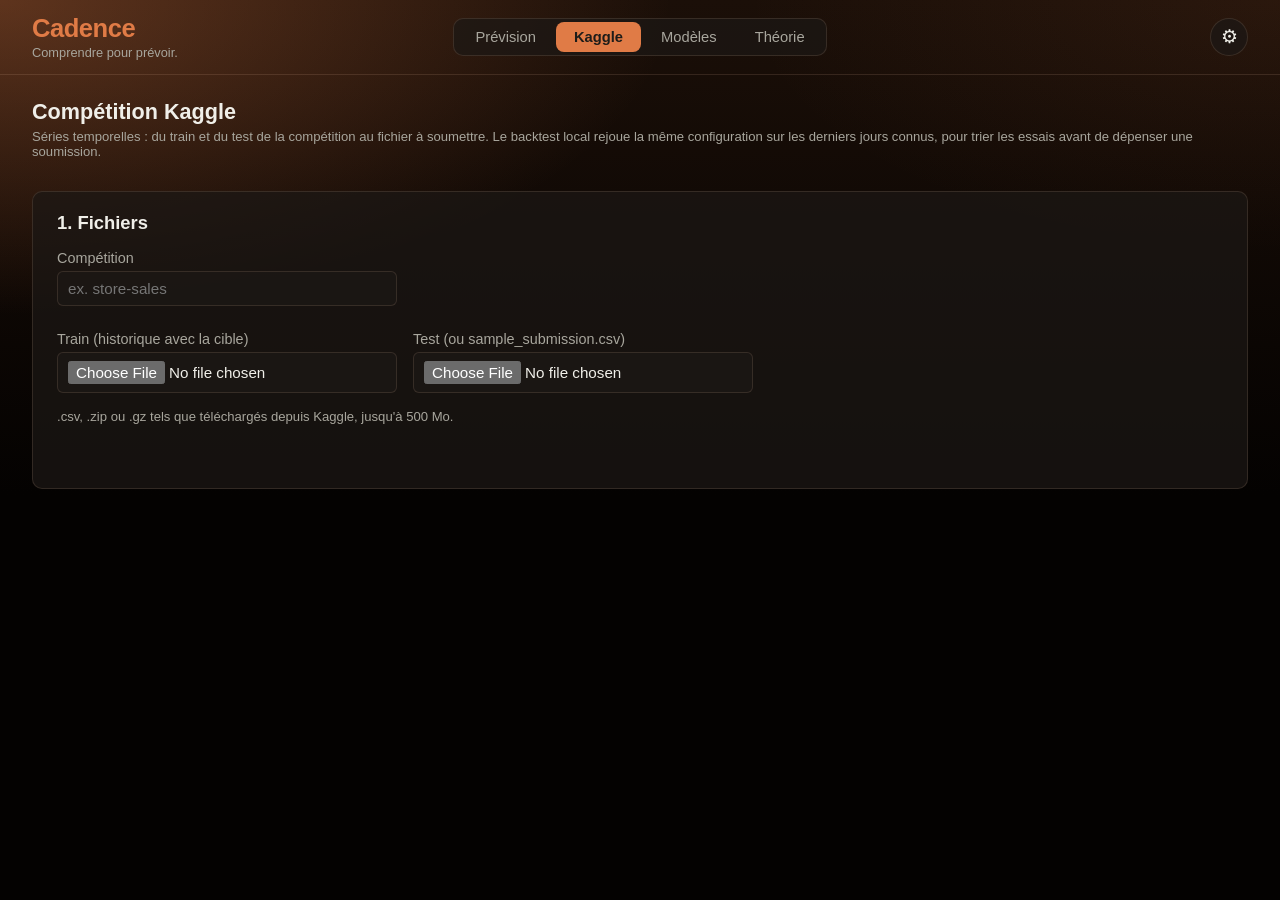
==== src/static/kaggle.html @ 9019c425 "Page Kaggle : fichiers, colonnes, backtest, soumission, essais Interface du workflow Kaggle : train " ====
<!doctype html>
<html lang="fr">
<head>
  <meta charset="utf-8" />
  <meta name="viewport" content="width=device-width, initial-scale=1" />
  <title>Cadence — Kaggle</title>
  <link rel="stylesheet" href="style.css" />
</head>
<body>
  <header>
    <div class="header-title">
      <h1><a href="index.html">Cadence</a></h1>
      <p class="tagline">Comprendre pour prévoir.</p>
    </div>
    <nav class="page-nav" aria-label="Pages">
      <a href="index.html" class="nav-link">Prévision</a>
      <a href="kaggle.html" class="nav-link active" aria-current="page">Kaggle</a>
      <a href="models.html" class="nav-link">Modèles</a>
      <a href="theorie.html" class="nav-link">Théorie</a>
    </nav>
    <div class="header-actions">
      <div class="account-menu">
        <button type="button" id="account-menu-btn" title="Paramètres" aria-label="Paramètres">⚙</button>
        <div id="settings-popup" class="settings-popup" hidden>
          <p class="account-user">Connecté : <strong id="account-username"></strong></p>
          <button type="button" id="logout-btn" class="account-dropdown-item">Se déconnecter</button>
        </div>
      </div>
    </div>
  </header>

  <main>
    <div class="page-intro">
      <h2>Compétition Kaggle</h2>
      <p class="hint">
        Séries temporelles : du train et du test de la compétition au fichier à soumettre. Le backtest local rejoue
        la même configuration sur les derniers jours connus, pour trier les essais avant de dépenser une soumission.
      </p>
    </div>

    <section class="panel">
      <h2>1. Fichiers</h2>
      <div class="field-row kaggle-fields">
        <div class="field">
          <label for="competition-input">Compétition</label>
          <input type="text" id="competition-input" list="competition-list" placeholder="ex. store-sales" maxlength="80" />
          <datalist id="competition-list"></datalist>
        </div>
      </div>
      <div class="field-row kaggle-fields">
        <div class="field">
          <label for="train-file">Train (historique avec la cible)</label>
          <input type="file" id="train-file" accept=".csv,.zip,.gz" />
        </div>
        <div class="field">
          <label for="test-file">Test (ou sample_submission.csv)</label>
          <input type="file" id="test-file" accept=".csv,.zip,.gz" />
        </div>
      </div>
      <p class="hint">.csv, .zip ou .gz tels que téléchargés depuis Kaggle, jusqu'à 500 Mo.</p>
      <p id="inspect-status" class="status"></p>
    </section>

    <section class="panel" id="mapping-panel" hidden>
      <h2>2. Colonnes</h2>
      <p class="hint">Proposées automatiquement à partir des deux fichiers : à vérifier.</p>
      <div class="field-row kaggle-fields">
        <div class="field">
          <label for="date-col">Date (train)</label>
          <select id="date-col"></select>
        </div>
        <div class="field">
          <label for="target-col">Cible à prévoir (train)</label>
          <select id="target-col"></select>
        </div>
      </div>
      <div class="field-row kaggle-fields">
        <div class="field">
          <label for="entity-col-1">Série : 1re colonne d'entité</label>
          <select id="entity-col-1"></select>
        </div>
        <div class="field">
          <label for="entity-col-2">Série : 2e colonne (optionnel)</label>
          <select id="entity-col-2"></select>
        </div>
      </div>
      <div class="field-row kaggle-fields">
        <div class="field">
          <label for="id-col">Identifiant de soumission (test)</label>
          <select id="id-col"></select>
        </div>
        <div class="field">
          <label for="submission-target">Nom de la colonne prévue</label>
          <input type="text" id="submission-target" />
        </div>
      </div>
      <label class="checkbox-line">
        <input type="checkbox" id="composite-toggle" />
        Identifiant composite « entité + date » (ex. <code>air_00a9…_2017-04-23</code>)
      </label>
      <div class="field-row kaggle-fields">
        <div class="field" id="test-date-field">
          <label for="test-date-col">Date (test)</label>
          <select id="test-date-col"></select>
        </div>
        <div class="field" id="composite-sep-field" hidden>
          <label for="composite-sep">Séparateur avant la date</label>
          <input type="text" id="composite-sep" maxlength="3" value="_" />
        </div>
      </div>
      <div id="exog-field">
        <label>Exogènes connues à l'avance (présentes dans le test)</label>
        <div id="exog-list" class="kaggle-checks"></div>
        <p id="exog-empty" class="hint" hidden>Aucune colonne numérique commune aux deux fichiers.</p>
      </div>
    </section>

    <section class="panel" id="run-panel" hidden>
      <h2>3. Essai</h2>
      <div class="field-row kaggle-fields">
        <div class="field">
          <label for="model-select">Modèle</label>
          <select id="model-select">
            <option value="lightgbm">LightGBM (modèle global)</option>
            <option value="sarimax">SARIMAX (un modèle par série)</option>
            <option value="prophet">Prophet (un modèle par série)</option>
          </select>
        </div>
        <div class="field">
          <label for="model-config">Configuration</label>
          <select id="model-config"></select>
        </div>
        <div class="field">
          <label for="metric-select">Métrique de la compétition</label>
          <select id="metric-select">
            <option value="rmsle">RMSLE</option>
            <option value="rmse">RMSE</option>
            <option value="mae">MAE</option>
            <option value="smape">SMAPE</option>
          </select>
        </div>
      </div>
      <p class="hint" id="model-hint"></p>
      <div class="kaggle-actions">
        <button type="button" id="backtest-btn">Backtest local</button>
        <button type="button" id="submission-btn" class="btn-outline">Générer la soumission</button>
      </div>
      <div id="run-progress" class="progress-bar" hidden>
        <div id="run-progress-fill" class="progress-bar-fill"></div>
      </div>
      <p id="run-status" class="status"></p>
      <div id="run-result" hidden>
        <p id="run-summary" class="backtest-summary"></p>
        <div class="metrics" id="run-metrics"></div>
      </div>
    </section>

    <section class="panel" id="runs-panel" hidden>
      <h2>4. Essais <span id="runs-competition" class="kaggle-badge"></span></h2>
      <p class="hint">
        Score local = backtest sur les derniers jours connus : il compare les essais entre eux, pas au classement
        Kaggle. Une fois une soumission envoyée sur le site, reporte ici ses scores officiels.
      </p>
      <div class="table-scroll">
        <table id="runs-table">
          <thead>
            <tr>
              <th>#</th><th>Date</th><th>Type</th><th>Modèle</th><th>Exogènes</th>
              <th id="runs-metric-head">Local</th><th>vs naïf</th><th>Kaggle public</th><th>Kaggle privé</th><th>Note</th><th></th>
            </tr>
          </thead>
          <tbody></tbody>
        </table>
      </div>
      <p id="runs-status" class="status"></p>
    </section>
  </main>

  <script src="auth-guard.js"></script>
  <script src="model-params.js"></script>
  <script src="menu.js"></script>
  <script src="kaggle.js"></script>
</body>
</html>
---- src/static/style.css ----
:root {
  color-scheme: dark;
  /* Fond commun aux projets (modèle CryptX) : noir teinté, halo de --accent en
     haut à gauche qui s'éteint vers le bas ; panneaux translucides par-dessus. */
  --bg: #040201;
  --bg-top: #1b0f08;
  --bg-glow: rgba(224, 123, 70, 0.34);
  --bg-glow-2: rgba(224, 123, 70, 0.08);
  --panel: rgba(29, 24, 22, 0.72);
  --border: rgba(241, 196, 172, 0.13);
  --text: #f0efe9;
  --muted: #a8a69d;
  --accent: #e07b46;
  --accent-soft: rgba(224, 123, 70, 0.16);
  --accent-text: #1d1c19;
  --disabled-bg: #46443d;
  --shadow: rgba(0, 0, 0, 0.4);
  --chart-grid: rgba(240, 239, 233, 0.12);
  --chart-band: rgba(224, 123, 70, 0.2);
  --accent-2: #7fb3dd;
  --accent-3: #6fc78a;
  --danger: #e0705c;
}

* { box-sizing: border-box; }

/* Le HTML natif [hidden] n'a que la spécificité (0,1,0) : sans ce garde-fou,
   n'importe quelle classe posant display:flex/grid sur le même élément
   l'emporte silencieusement et l'élément reste visible malgré `hidden`. */
[hidden] { display: none !important; }

body {
  margin: 0;
  min-height: 100vh;
  font-family: -apple-system, "Segoe UI", Roboto, sans-serif;
  background-color: var(--bg);
  background-image:
    radial-gradient(ellipse 75% 50% at 0% 0%, var(--bg-glow), transparent 70%),
    radial-gradient(ellipse 60% 40% at 100% 0%, var(--bg-glow-2), transparent 70%),
    linear-gradient(180deg, var(--bg-top) 0%, var(--bg) 55%);
  background-attachment: fixed;
  color: var(--text);
}

/* En-tête compact (modèle CryptX) : titre à gauche, pages au centre en
   sélecteur segmenté, ⚙ à droite. */
header {
  padding: 14px 32px;
  display: grid;
  grid-template-columns: 1fr auto 1fr;
  align-items: center;
  gap: 16px;
  border-bottom: 1px solid var(--border);
}

.header-actions {
  display: flex;
  align-items: center;
  justify-content: flex-end;
  gap: 12px;
}

.page-nav {
  display: flex;
  gap: 2px;
  padding: 3px;
  background: var(--panel);
  border: 1px solid var(--border);
  border-radius: 10px;
}

.nav-link {
  color: var(--muted);
  border-radius: 8px;
  padding: 7px 18px;
  font-size: 0.92rem;
  text-decoration: none;
  white-space: nowrap;
}

.nav-link:hover { color: var(--accent); background: var(--accent-soft); }
.nav-link.active { background: var(--accent); color: var(--accent-text); font-weight: 600; }

/* Titre propre à une sous-page (Modèles, Théorie, Kaggle), en tête du contenu. */
.page-intro h2 {
  margin: 8px 0 0;
  font-size: 1.35rem;
}

.account-menu {
  position: relative;
  flex-shrink: 0;
}

#account-menu-btn {
  background: var(--panel);
  color: var(--text);
  border: 1px solid var(--border);
  width: 38px;
  height: 38px;
  padding: 0;
  font-size: 1.2rem;
  line-height: 1;
  border-radius: 50%;
  display: flex;
  align-items: center;
  justify-content: center;
}

.account-dropdown {
  position: absolute;
  top: calc(100% + 8px);
  right: 0;
  z-index: 20;
  display: flex;
  flex-direction: column;
  width: max-content;
  min-width: 120px;
  background: var(--panel);
  border: 1px solid var(--border);
  border-radius: 10px;
  box-shadow: 0 6px 14px var(--shadow);
  padding: 6px;
  gap: 2px;
}

.account-dropdown-item {
  display: block;
  width: 100%;
  box-sizing: border-box;
  background: transparent;
  color: var(--text);
  border: none;
  border-radius: 6px;
  padding: 9px 12px;
  font-size: 0.9rem;
  text-align: left;
  text-decoration: none;
  cursor: pointer;
}

.account-dropdown-item:hover,
.account-dropdown-item:focus-visible {
  background: var(--accent-soft);
  color: var(--accent);
}

.settings-popup {
  position: absolute;
  z-index: 20;
  min-width: 180px;
  background: var(--panel);
  border: 1px solid var(--border);
  border-radius: 10px;
  box-shadow: 0 6px 14px var(--shadow);
  padding: 10px 12px;
}

/* models.html : pas de menu déroulant, le popup pend directement sous ⚙. */
.account-menu > .settings-popup {
  top: calc(100% + 8px);
  right: 0;
}

.settings-empty {
  color: var(--muted);
  font-size: 0.85rem;
  margin: 0;
}

.model-params-block {
  margin-top: 4px;
  padding-top: 14px;
  border-top: 1px solid var(--border);
}

.model-params-block:first-of-type {
  padding-top: 0;
  border-top: none;
}

.param-row {
  display: flex;
  align-items: center;
  gap: 20px;
  margin-top: 10px;
}

.param-row:first-of-type {
  margin-top: 12px;
}

.param-control {
  flex: 0 0 180px;
}

.param-control label {
  display: block;
}

.param-control input,
.param-control select {
  margin: 4px 0 0;
}

.param-desc {
  flex: 1;
  color: var(--muted);
  font-size: 0.85rem;
  margin: 0;
}

.model-params-reset-btn,
.save-config-btn {
  background: transparent;
  color: var(--muted);
  border: 1px solid var(--border);
  padding: 5px 12px;
  font-size: 0.8rem;
}

.model-params-reset-btn {
  margin-top: 4px;
}

.save-config-btn:hover {
  color: var(--accent);
  border-color: var(--accent);
}

.save-config-group {
  display: inline-flex;
  align-items: center;
}

.save-config-form {
  display: inline-flex;
  align-items: center;
  gap: 6px;
}

.save-config-name-input {
  width: 160px;
  max-width: 160px;
  margin: 0;
  padding: 5px 10px;
  font-size: 0.85rem;
}

.save-config-confirm-btn,
.save-config-cancel-btn {
  background: transparent;
  color: var(--muted);
  border: 1px solid var(--border);
  padding: 5px 9px;
  font-size: 0.85rem;
  line-height: 1;
}

.save-config-confirm-btn:hover {
  color: var(--accent-3);
  border-color: var(--accent-3);
}

.save-config-cancel-btn:hover {
  color: var(--danger);
  border-color: var(--danger);
}

.preset-manager {
  margin-top: 16px;
  padding-top: 14px;
  border-top: 1px solid var(--border);
}

.preset-manager .hint {
  margin: 0 0 8px;
}

.preset-save-row {
  display: flex;
  gap: 10px;
  margin-bottom: 10px;
}

.preset-save-status {
  margin: -4px 0 10px;
}

.preset-name-input {
  flex: 1 1 240px;
  max-width: 280px;
  margin: 0;
}

.preset-save-btn {
  background: transparent;
  color: var(--accent);
  border: 1px solid var(--accent);
  padding: 8px 14px;
  font-size: 0.85rem;
  white-space: nowrap;
}

.preset-save-btn:hover {
  background: var(--accent-soft);
}

.preset-list {
  list-style: none;
  padding: 0;
  margin: 0;
  display: flex;
  flex-direction: column;
  gap: 6px;
}

.preset-item {
  display: flex;
  align-items: center;
  justify-content: space-between;
  gap: 10px;
  background: var(--accent-soft);
  border-radius: 6px;
  padding: 7px 10px;
}

.preset-empty {
  padding: 4px 0;
  margin: 0;
}

.preset-name {
  font-size: 0.88rem;
  overflow-wrap: anywhere;
}

.preset-rename-input {
  flex: 1;
  margin: 0;
  padding: 3px 6px;
  font-size: 0.88rem;
}

.preset-actions {
  display: flex;
  gap: 6px;
  flex-shrink: 0;
}

.preset-actions button {
  background: transparent;
  color: var(--muted);
  border: 1px solid var(--border);
  border-radius: 5px;
  padding: 4px 9px;
  font-size: 0.8rem;
  line-height: 1;
}

.preset-apply-btn:hover {
  color: var(--accent);
  border-color: var(--accent);
}

.preset-rename-btn:hover,
.preset-delete-btn:hover {
  color: var(--text);
  border-color: var(--muted);
}

header h1,
.auth-card h1 {
  margin: 0;
  font-size: 1.6rem;
  font-weight: 800;
  letter-spacing: -0.02em;
  color: var(--accent);
}

header h1 a { color: inherit; text-decoration: none; }

header .tagline {
  margin: 2px 0 0;
  font-size: 0.8rem;
  color: var(--muted);
}

main {
  max-width: 1280px;
  margin: 0 auto;
  padding: 16px 32px 64px;
  display: flex;
  flex-direction: column;
  gap: 20px;
}

.panel {
  background: var(--panel);
  border: 1px solid var(--border);
  border-radius: 10px;
  padding: 20px 24px;
}

.panel h2 {
  margin-top: 0;
  font-size: 1.15rem;
}

.panel h3 {
  font-size: 0.95rem;
  color: var(--muted);
  margin-bottom: 6px;
}

.source-choice {
  display: flex;
  gap: 24px;
  margin-bottom: 12px;
}

label {
  font-size: 0.9rem;
  color: var(--muted);
}

select, input[type="number"], input[type="file"], input[type="text"], input[type="password"] {
  display: block;
  margin: 4px 0 12px;
  padding: 8px 10px;
  border: 1px solid var(--border);
  border-radius: 6px;
  font-size: 0.95rem;
  width: 100%;
  max-width: 360px;
  background: var(--panel);
  color: var(--text);
}

.field-row {
  display: flex;
  gap: 16px;
  flex-wrap: wrap;
  margin-top: 12px;
}

.field-row:first-child {
  margin-top: 0;
}

#column-selects .field,
#exog-file-selects .field {
  flex: 1 1 220px;
  min-width: 200px;
  max-width: 320px;
}

#column-selects .field select,
#exog-file-selects .field select {
  width: 100%;
  max-width: none;
}

#exog-file-selects {
  display: flex;
  gap: 16px;
  flex-wrap: wrap;
  margin-top: 8px;
}

#exog-value-cols {
  min-height: 72px;
}

.exog-category {
  margin-top: 6px;
  padding-top: 12px;
  border-top: 1px solid var(--border);
}

.exog-category .hint {
  margin: 4px 0 8px;
}

button {
  background: var(--accent);
  color: var(--accent-text);
  border: none;
  border-radius: 6px;
  padding: 9px 18px;
  font-size: 0.95rem;
  cursor: pointer;
}

button:disabled {
  background: var(--disabled-bg);
  color: var(--muted);
  cursor: not-allowed;
}

button + button {
  margin-left: 10px;
}

.status {
  color: var(--muted);
  font-size: 0.85rem;
  min-height: 1.2em;
}

.status--ok {
  color: var(--accent-3);
}

.status--error {
  color: var(--danger);
}

.progress-bar {
  height: 8px;
  border-radius: 4px;
  background: var(--border);
  overflow: hidden;
  margin-top: 8px;
}

.progress-bar-fill {
  height: 100%;
  width: 0%;
  background: var(--accent);
  transition: width 0.3s ease;
}

.metrics {
  display: flex;
  gap: 16px;
  margin: 12px 0 24px;
  flex-wrap: wrap;
}

#effects-metrics {
  display: contents;
}

.hint {
  color: var(--muted);
  font-size: 0.82rem;
  margin: 4px 0 12px;
}

.autocomplete {
  position: relative;
  max-width: 360px;
}

#location-suggestions {
  position: absolute;
  top: 100%;
  left: 0;
  right: 0;
  z-index: 10;
  margin: -8px 0 0;
  padding: 4px 0;
  list-style: none;
  background: var(--panel);
  border: 1px solid var(--border);
  border-top: none;
  border-radius: 0 0 6px 6px;
  max-height: 220px;
  overflow-y: auto;
  box-shadow: 0 6px 14px var(--shadow);
}

#location-suggestions li {
  padding: 7px 12px;
  cursor: pointer;
  font-size: 0.9rem;
}

#location-suggestions li:hover {
  background: var(--accent-soft);
}

#location-suggestions .detail {
  color: var(--muted);
  font-size: 0.82rem;
  margin-left: 6px;
}


#bulk-forecast-row {
  margin-top: 6px;
  padding-top: 12px;
  border-top: 1px solid var(--border);
}

.bulk-forecast-controls {
  display: flex;
  align-items: center;
  gap: 10px;
  flex-wrap: wrap;
}

.bulk-forecast-controls input {
  width: 90px;
  margin: 0;
}

.bulk-forecast-controls select {
  display: inline-block;
  width: auto;
  max-width: none;
  margin: 0;
}

#save-point-row {
  margin-top: 6px;
  padding-top: 12px;
  border-top: 1px solid var(--border);
}

#point-source #delete-point-btn {
  background: transparent;
  color: var(--muted);
  border: 1px solid var(--border);
}

.exog-tags {
  display: flex;
  flex-wrap: wrap;
  gap: 8px;
  margin: 4px 0 10px;
}

.exog-tags:empty {
  margin: 0;
}

.exog-tag {
  display: inline-flex;
  align-items: center;
  gap: 4px;
  background: var(--accent-soft);
  color: var(--accent);
  border-radius: 999px;
  padding: 4px 6px 4px 12px;
  font-size: 0.85rem;
}

.exog-tag button {
  background: transparent;
  color: inherit;
  border: none;
  border-radius: 50%;
  width: 20px;
  height: 20px;
  padding: 0;
  font-size: 0.95rem;
  line-height: 1;
  cursor: pointer;
}

.exog-add-row {
  display: flex;
  align-items: center;
  gap: 10px;
  margin: 2px 0 14px;
}

.exog-add-row select {
  display: inline-block;
  width: auto;
  max-width: none;
  margin: 0;
}

.exog-add-row button {
  background: transparent;
  color: var(--accent);
  border: 1px solid var(--accent);
  padding: 7px 14px;
  font-size: 0.88rem;
}

#exog-add-flow {
  margin-top: 10px;
  padding: 12px;
  border: 1px solid var(--border);
  border-radius: 8px;
}

.exog-choice-row {
  display: flex;
  flex-wrap: wrap;
  gap: 10px;
  margin-bottom: 10px;
}

.exog-choice-btn {
  background: transparent;
  color: var(--accent);
  border: 1px solid var(--accent);
  padding: 8px 16px;
  font-size: 0.9rem;
}

.exog-choice-btn.active {
  background: var(--accent);
  color: var(--accent-text);
}

.exog-cancel-btn {
  background: transparent;
  color: var(--muted);
  border: 1px solid var(--border);
  padding: 6px 14px;
  font-size: 0.85rem;
  margin-top: 8px;
}

.metric {
  flex: 1;
  background: var(--accent-soft);
  border-radius: 8px;
  padding: 12px 16px;
  text-align: center;
}

.metric-value {
  display: block;
  font-size: 1.6rem;
  font-weight: 600;
}

.metric-label {
  display: block;
  font-size: 0.8rem;
  color: var(--muted);
  margin-top: 2px;
}

.decomposition-grid {
  display: grid;
  grid-template-columns: 1fr 1fr;
  gap: 20px;
  margin-bottom: 20px;
}

.collapsible-tab {
  display: flex;
  align-items: center;
  gap: 8px;
  width: 100%;
  background: var(--accent-soft);
  color: var(--text);
  border: none;
  border-radius: 8px;
  padding: 10px 14px;
  font-size: 0.9rem;
  font-weight: 600;
  text-align: left;
  cursor: pointer;
  margin-bottom: 0;
}

.collapsible-tab:hover,
.collapsible-tab:focus-visible {
  box-shadow: inset 0 0 0 1px var(--accent);
}

.collapsible-tab-icon {
  color: var(--muted);
  font-size: 0.75rem;
}

.collapsible-panel {
  border: 1px solid var(--border);
  border-top: none;
  border-radius: 0 0 8px 8px;
  padding: 4px 14px 0;
  margin-bottom: 20px;
}

.model-params-block .collapsible-tab {
  margin-top: 14px;
}

.model-params-block .collapsible-panel.preset-manager {
  margin-top: 0;
  padding-top: 12px;
}

.model-formula {
  background: var(--panel);
  border: 1px solid var(--border);
  border-radius: 8px;
  padding: 14px 20px;
  margin: 4px 0 14px;
}

.model-formula-intro {
  margin: 0 0 10px;
  padding-bottom: 10px;
  border-bottom: 1px solid var(--border);
  font-size: 0.85rem;
  line-height: 1.5;
  color: var(--muted);
}

.model-formula-step {
  padding: 8px 0;
}

.model-formula-step + .model-formula-step {
  border-top: 1px dashed var(--border);
}

.model-formula-step-label {
  margin: 0 0 4px;
  font-size: 0.75rem;
  font-weight: 600;
  color: var(--muted);
  text-align: center;
}

.model-formula-eq {
  margin: 0;
  font-family: "Cambria Math", Cambria, "Times New Roman", serif;
  font-size: 1.05rem;
  text-align: center;
  color: var(--text);
}

.model-formula-step-desc {
  margin: 6px 0 0;
  font-size: 0.85rem;
  line-height: 1.5;
  color: var(--muted);
}

.model-formula-summary {
  margin: 10px 0 0;
  padding-top: 10px;
  border-top: 1px solid var(--border);
  font-size: 0.85rem;
  line-height: 1.5;
  color: var(--muted);
  text-align: center;
}

.model-formula-summary strong {
  color: var(--accent);
}

.model-formula .hint {
  margin: 10px 0 0;
}

.theorie-chart-box {
  background: var(--bg);
  border: 1px solid var(--border);
  border-radius: 8px;
  padding: 14px 16px;
  margin: 4px 0 14px;
}

.theorie-chart-box .decomposition-grid {
  margin-bottom: 0;
}

.chart-legend {
  display: flex;
  flex-wrap: wrap;
  justify-content: center;
  gap: 8px 22px;
  margin-bottom: 10px;
}

.chart-legend-item {
  display: inline-flex;
  align-items: center;
  gap: 7px;
  font-size: 0.85rem;
  color: var(--text);
  cursor: pointer;
}

.chart-legend-item input[type="checkbox"] {
  appearance: none;
  margin: 0;
  width: 15px;
  height: 15px;
  border: 1px solid var(--border);
  border-radius: 4px;
  background: var(--panel);
  cursor: pointer;
  position: relative;
  transition: background 0.15s ease, border-color 0.15s ease;
}

.chart-legend-item input[type="checkbox"]:checked {
  background: var(--cb-color, var(--accent));
  border-color: var(--cb-color, var(--accent));
}

.chart-legend-item input[type="checkbox"]:checked::after {
  content: "";
  position: absolute;
  left: 4px;
  top: 1px;
  width: 4px;
  height: 8px;
  border: solid var(--accent-text);
  border-width: 0 2px 2px 0;
  transform: rotate(45deg);
}

.chart-legend-item input[type="checkbox"]:hover {
  border-color: var(--cb-color, var(--accent));
}

.chart-legend-swatch {
  display: inline-block;
  width: 14px;
  height: 3px;
  border-radius: 2px;
}

table {
  width: 100%;
  border-collapse: collapse;
  margin-bottom: 20px;
  font-size: 0.9rem;
}

th, td {
  text-align: left;
  padding: 6px 10px;
  border-bottom: 1px solid var(--border);
}

.forecast-controls {
  display: flex;
  align-items: center;
  gap: 10px;
  margin-bottom: 16px;
}

.forecast-controls label {
  margin: 0;
}

.config-row-label {
  min-width: 120px;
}

.forecast-controls + .forecast-controls {
  margin-top: -8px;
}

.forecast-controls input {
  width: 90px;
  margin: 0;
}

.forecast-controls select {
  display: inline-block;
  width: auto;
  max-width: none;
  margin: 0;
}

.backtest-summary {
  background: var(--accent-soft);
  border-radius: 8px;
  padding: 14px 18px;
  margin: 14px 0;
  font-size: 1rem;
}

.backtest-summary strong {
  color: var(--accent);
}

/* login.html / setup.html : page de connexion, pas de header applicatif. */
.auth-body {
  min-height: 100vh;
  display: flex;
  align-items: center;
  justify-content: center;
}

.auth-card {
  width: 100%;
  max-width: 360px;
  margin: 16px;
}

.auth-card .tagline {
  color: var(--muted);
  margin: 0 0 20px;
}

.auth-card select, .auth-card input {
  max-width: none;
}

.auth-card button {
  width: 100%;
  margin-top: 4px;
}

.account-user {
  padding: 6px 12px 2px;
  font-size: 0.85rem;
  color: var(--muted);
}

.account-user strong {
  color: var(--text);
}

/* --- Page Kaggle ------------------------------------------------------ */

.kaggle-fields .field {
  flex: 1 1 240px;
  min-width: 200px;
  max-width: 340px;
}

.kaggle-fields .field select,
.kaggle-fields .field input {
  width: 100%;
  max-width: none;
}

.checkbox-line {
  display: flex;
  align-items: center;
  gap: 8px;
  margin: 4px 0 4px;
}

.checkbox-line code {
  background: var(--accent-soft);
  color: var(--accent);
  border-radius: 4px;
  padding: 1px 5px;
}

.kaggle-checks {
  display: flex;
  flex-wrap: wrap;
  gap: 8px;
  margin: 6px 0 4px;
}

.kaggle-check {
  display: inline-flex;
  align-items: center;
  gap: 6px;
  padding: 5px 12px;
  border: 1px solid var(--border);
  border-radius: 999px;
  color: var(--text);
  cursor: pointer;
}

.kaggle-check:has(input:checked) {
  background: var(--accent-soft);
  border-color: var(--accent);
  color: var(--accent);
}

.kaggle-actions {
  display: flex;
  flex-wrap: wrap;
  gap: 10px;
}

.kaggle-actions button + button {
  margin-left: 0;
}

/* Bouton secondaire : contour accent, fond transparent. */
.btn-outline {
  background: transparent;
  color: var(--accent);
  border: 1px solid var(--accent);
}

.btn-outline:hover:not(:disabled) {
  background: var(--accent-soft);
}

.btn-outline:disabled {
  border-color: var(--disabled-bg);
}

.metric--active {
  outline: 2px solid var(--accent);
}

.metric--active .metric-value {
  color: var(--accent);
}

.kaggle-badge {
  display: inline-block;
  margin-left: 6px;
  padding: 2px 10px;
  border-radius: 999px;
  background: var(--accent-soft);
  color: var(--accent);
  font-size: 0.8rem;
  font-weight: 600;
  vertical-align: middle;
}

.table-scroll {
  overflow-x: auto;
}

#runs-table td {
  white-space: nowrap;
  vertical-align: middle;
}

.run-mode {
  display: inline-block;
  padding: 2px 8px;
  border-radius: 999px;
  font-size: 0.78rem;
}

.run-mode--backtest {
  color: var(--accent-2);
  border: 1px solid var(--accent-2);
}

.run-mode--submission {
  background: var(--accent-soft);
  color: var(--accent);
}

#runs-table .is-best {
  color: var(--accent-3);
  font-weight: 700;
}

#runs-table input.run-input {
  margin: 0;
  padding: 4px 8px;
  font-size: 0.88rem;
}

#runs-table input.run-score {
  width: 92px;
}

#runs-table input.run-note {
  width: 180px;
}

.run-delete {
  background: transparent;
  color: var(--muted);
  border: 1px solid var(--border);
  padding: 3px 9px;
  font-size: 0.8rem;
}

.run-delete:hover {
  color: var(--danger);
  border-color: var(--danger);
}

/* En fin de fichier : doit l'emporter sur les règles de base (main...). */
/* Téléphone : titre et ⚙ sur une ligne, pages en dessous sur toute la largeur. */
@media (max-width: 760px) {
  header {
    grid-template-columns: 1fr auto;
    padding: 12px 16px;
  }
  .page-nav { grid-column: 1 / -1; grid-row: 2; overflow-x: auto; }
  .nav-link { padding: 7px 12px; flex: 1; text-align: center; }
  main { padding: 16px 16px 48px; }
}
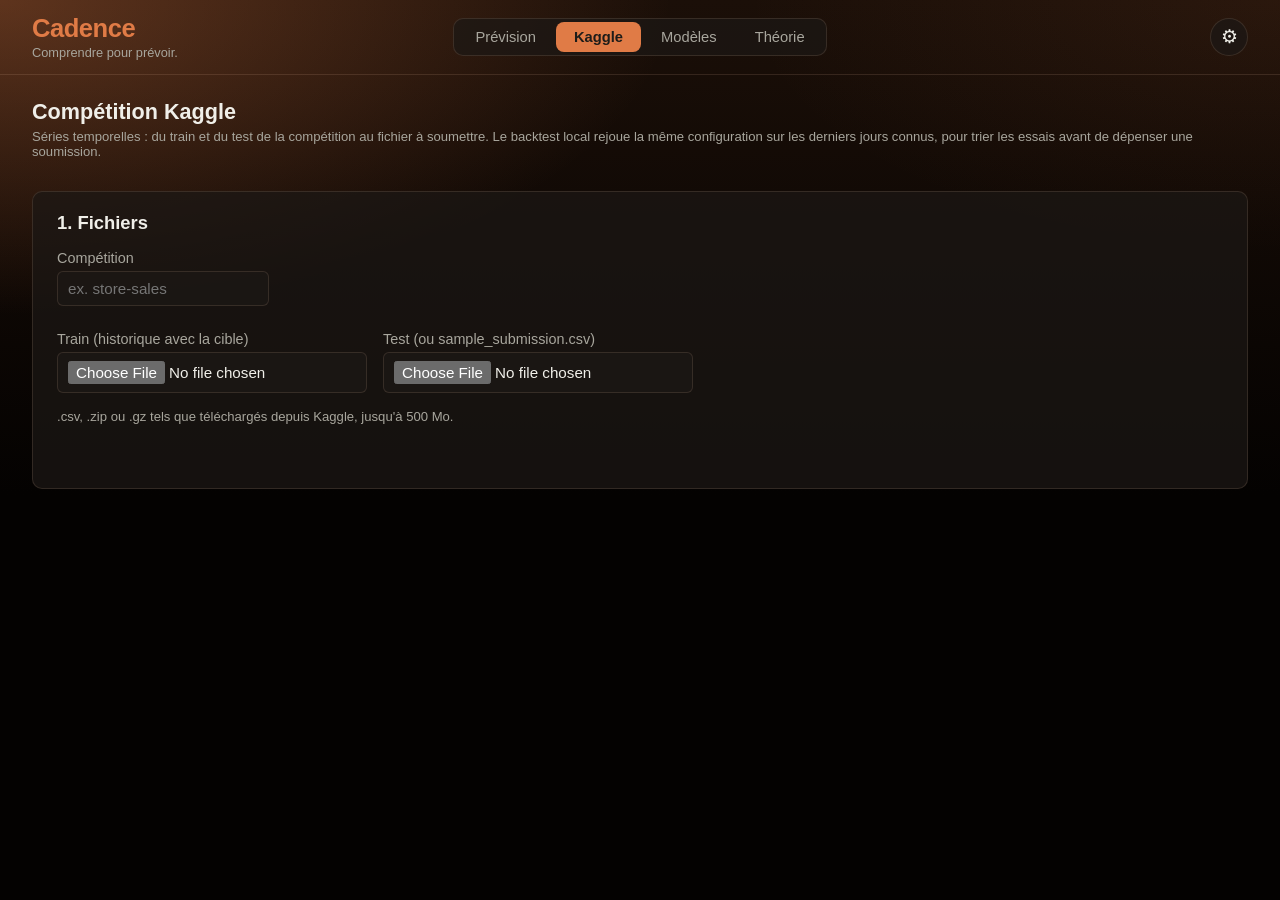
==== commit e5cc89f4: "Page Kaggle : exogènes proposées mais décochées par défaut Store Sales, même pipeline LightGBM : 0.4" ====
--- a/src/static/kaggle.html
+++ b/src/static/kaggle.html
@@ -111,6 +111,7 @@
       <div id="exog-field">
         <label>Exogènes connues à l'avance (présentes dans le test)</label>
         <div id="exog-list" class="kaggle-checks"></div>
+        <p class="hint">Décochées par défaut : sur Store Sales, onpromotion améliorait le backtest local mais dégradait nettement le score Kaggle. À n'activer qu'avec une validation qui le confirme.</p>
         <p id="exog-empty" class="hint" hidden>Aucune colonne numérique commune aux deux fichiers.</p>
       </div>
     </section>
--- a/src/static/style.css
+++ b/src/static/style.css
@@ -1020,161 +1020,6 @@
   color: var(--text);
 }
 
-/* --- Page Kaggle ------------------------------------------------------ */
-
-.kaggle-fields .field {
-  flex: 1 1 240px;
-  min-width: 200px;
-  max-width: 340px;
-}
-
-.kaggle-fields .field select,
-.kaggle-fields .field input {
-  width: 100%;
-  max-width: none;
-}
-
-.checkbox-line {
-  display: flex;
-  align-items: center;
-  gap: 8px;
-  margin: 4px 0 4px;
-}
-
-.checkbox-line code {
-  background: var(--accent-soft);
-  color: var(--accent);
-  border-radius: 4px;
-  padding: 1px 5px;
-}
-
-.kaggle-checks {
-  display: flex;
-  flex-wrap: wrap;
-  gap: 8px;
-  margin: 6px 0 4px;
-}
-
-.kaggle-check {
-  display: inline-flex;
-  align-items: center;
-  gap: 6px;
-  padding: 5px 12px;
-  border: 1px solid var(--border);
-  border-radius: 999px;
-  color: var(--text);
-  cursor: pointer;
-}
-
-.kaggle-check:has(input:checked) {
-  background: var(--accent-soft);
-  border-color: var(--accent);
-  color: var(--accent);
-}
-
-.kaggle-actions {
-  display: flex;
-  flex-wrap: wrap;
-  gap: 10px;
-}
-
-.kaggle-actions button + button {
-  margin-left: 0;
-}
-
-/* Bouton secondaire : contour accent, fond transparent. */
-.btn-outline {
-  background: transparent;
-  color: var(--accent);
-  border: 1px solid var(--accent);
-}
-
-.btn-outline:hover:not(:disabled) {
-  background: var(--accent-soft);
-}
-
-.btn-outline:disabled {
-  border-color: var(--disabled-bg);
-}
-
-.metric--active {
-  outline: 2px solid var(--accent);
-}
-
-.metric--active .metric-value {
-  color: var(--accent);
-}
-
-.kaggle-badge {
-  display: inline-block;
-  margin-left: 6px;
-  padding: 2px 10px;
-  border-radius: 999px;
-  background: var(--accent-soft);
-  color: var(--accent);
-  font-size: 0.8rem;
-  font-weight: 600;
-  vertical-align: middle;
-}
-
-.table-scroll {
-  overflow-x: auto;
-}
-
-#runs-table td {
-  white-space: nowrap;
-  vertical-align: middle;
-}
-
-.run-mode {
-  display: inline-block;
-  padding: 2px 8px;
-  border-radius: 999px;
-  font-size: 0.78rem;
-}
-
-.run-mode--backtest {
-  color: var(--accent-2);
-  border: 1px solid var(--accent-2);
-}
-
-.run-mode--submission {
-  background: var(--accent-soft);
-  color: var(--accent);
-}
-
-#runs-table .is-best {
-  color: var(--accent-3);
-  font-weight: 700;
-}
-
-#runs-table input.run-input {
-  margin: 0;
-  padding: 4px 8px;
-  font-size: 0.88rem;
-}
-
-#runs-table input.run-score {
-  width: 92px;
-}
-
-#runs-table input.run-note {
-  width: 180px;
-}
-
-.run-delete {
-  background: transparent;
-  color: var(--muted);
-  border: 1px solid var(--border);
-  padding: 3px 9px;
-  font-size: 0.8rem;
-}
-
-.run-delete:hover {
-  color: var(--danger);
-  border-color: var(--danger);
-}
-
 /* En fin de fichier : doit l'emporter sur les règles de base (main...). */
 /* Téléphone : titre et ⚙ sur une ligne, pages en dessous sur toute la largeur. */
 @media (max-width: 760px) {
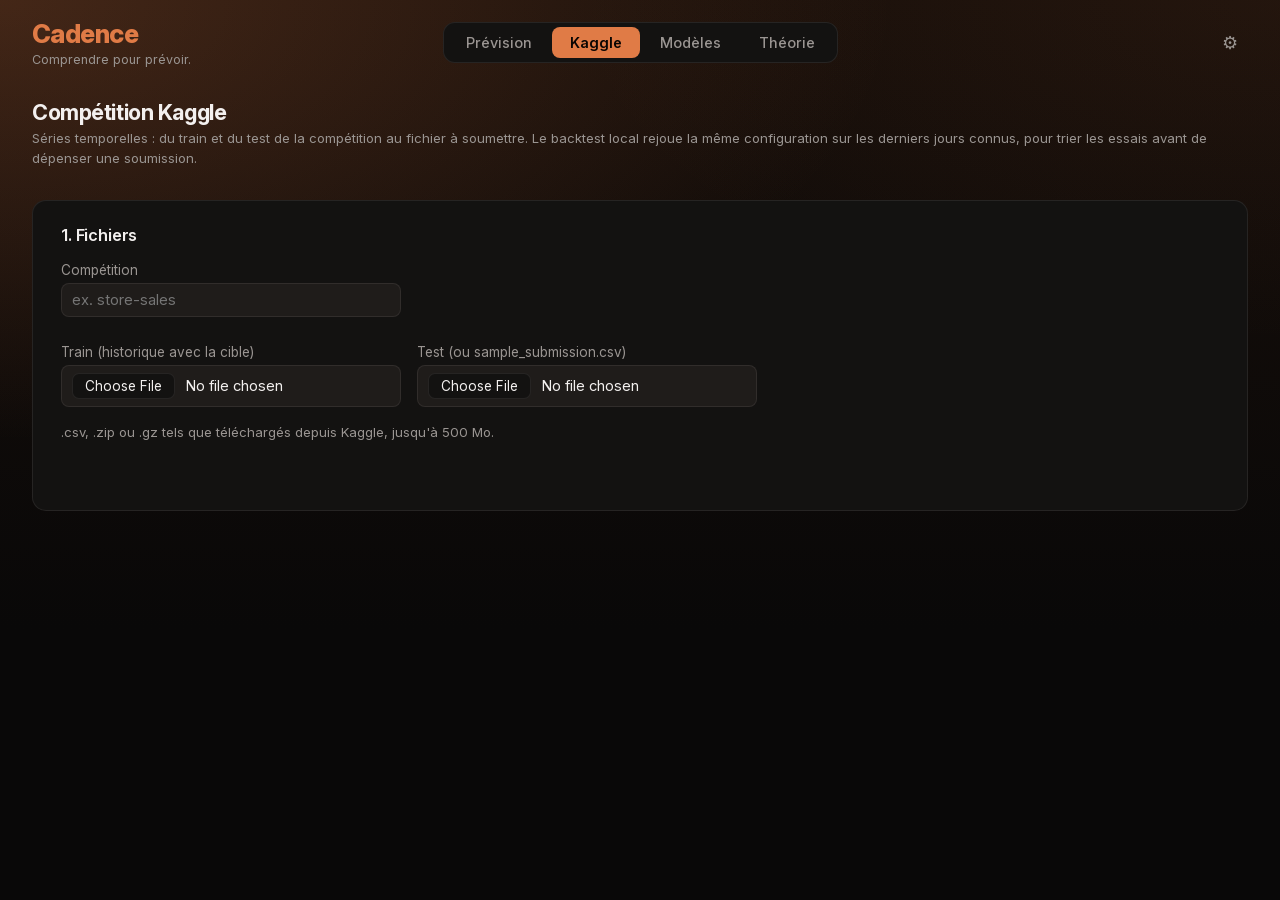
==== commit cd6a06bc: "Interface alignée sur le style commun épuré Demandé par l'utilisateur le 14/10/2026 (avec le halo pl" ====
--- a/src/static/kaggle.html
+++ b/src/static/kaggle.html
@@ -5,6 +5,7 @@
   <meta name="viewport" content="width=device-width, initial-scale=1" />
   <title>Cadence — Kaggle</title>
   <link rel="stylesheet" href="style.css" />
+  <link rel="preload" href="vendor/inter/InterVariable.woff2" as="font" type="font/woff2" crossorigin />
 </head>
 <body>
   <header>
@@ -122,6 +123,7 @@
         <div class="field">
           <label for="model-select">Modèle</label>
           <select id="model-select">
+            <option value="ensemble" selected>Ensemble LightGBM + SARIMAX</option>
             <option value="lightgbm">LightGBM (modèle global)</option>
             <option value="sarimax">SARIMAX (un modèle par série)</option>
             <option value="prophet">Prophet (un modèle par série)</option>
@@ -142,6 +144,14 @@
         </div>
       </div>
       <p class="hint" id="model-hint"></p>
+      <label class="checkbox-line">
+        <input type="checkbox" id="dead-toggle" checked />
+        Séries sans vente depuis 14 jours prévues à 0
+      </label>
+      <label class="checkbox-line" id="weights-field">
+        <input type="checkbox" id="weights-toggle" checked />
+        Poids LightGBM / SARIMAX appris pour chaque série (sinon 50/50)
+      </label>
       <div class="kaggle-actions">
         <button type="button" id="backtest-btn">Backtest local</button>
         <button type="button" id="submission-btn" class="btn-outline">Générer la soumission</button>
@@ -178,6 +188,7 @@
   </main>
 
   <script src="auth-guard.js"></script>
+  <script src="common.js"></script>
   <script src="model-params.js"></script>
   <script src="menu.js"></script>
   <script src="kaggle.js"></script>
--- a/src/static/style.css
+++ b/src/static/style.css
@@ -1,25 +1,53 @@
 :root {
   color-scheme: dark;
-  /* Fond commun aux projets (modèle CryptX) : noir teinté, halo de --accent en
-     haut à gauche qui s'éteint vers le bas ; panneaux translucides par-dessus. */
-  --bg: #040201;
-  --bg-top: #1b0f08;
-  --bg-glow: rgba(224, 123, 70, 0.34);
-  --bg-glow-2: rgba(224, 123, 70, 0.08);
-  --panel: rgba(29, 24, 22, 0.72);
-  --border: rgba(241, 196, 172, 0.13);
-  --text: #f0efe9;
-  --muted: #a8a69d;
+  /* Style commun épuré (skill nouveau-projet, modèle CryptX) : fond noir chaud, halo
+     orange en haut à gauche qui s'éteint vers le bas ; panneaux opaques à peine plus
+     clairs, bordés d'un filet presque invisible. Valeurs dérivées de l'accent, en dur
+     (le JS des graphiques en relit certaines). */
+  --bg: #090808;
+  --bg-top: #180f0a;
+  --bg-glow: rgba(224, 123, 70, 0.22);
+  --bg-glow-2: rgba(224, 123, 70, 0.06);
+  --panel: #131211;
+  --panel-2: #1f1c1a;
+  --border: rgba(252, 242, 236, 0.08);
+  --text: #f3f0ef;
+  --muted: #9a9592;
+  /* Accent réservé : la marque, la page affichée, le bouton principal, la courbe
+     principale d'un graphique, la ligne choisie, les liens. Le reste est neutre. */
   --accent: #e07b46;
-  --accent-soft: rgba(224, 123, 70, 0.16);
-  --accent-text: #1d1c19;
-  --disabled-bg: #46443d;
-  --shadow: rgba(0, 0, 0, 0.4);
-  --chart-grid: rgba(240, 239, 233, 0.12);
-  --chart-band: rgba(224, 123, 70, 0.2);
-  --accent-2: #7fb3dd;
-  --accent-3: #6fc78a;
-  --danger: #e0705c;
+  --accent-soft: rgba(224, 123, 70, 0.14);
+  --accent-text: #090503;
+  --disabled-bg: #3a3633;
+  --shadow: rgba(0, 0, 0, 0.35);
+  --popup-bg: rgba(19, 18, 17, 0.86);  /* --panel, sous ce qui flotte (popup, liste) */
+  --row-hover: rgba(252, 242, 236, 0.035);
+  --chart-grid: rgba(252, 242, 236, 0.05);
+  --chart-band: rgba(224, 123, 70, 0.18);
+  /* Séries de graphiques : ordre fixe, validé (CVD + contraste) sur --panel. */
+  --series-1: #3987e5;
+  --series-2: #d95926;
+  --series-3: #199e70;
+  --series-4: #c98500;
+  --series-5: #d55181;
+  --series-6: #008300;
+  --series-7: #9085e9;
+  /* Statuts : réservés, jamais utilisés comme couleur de série. */
+  --good: #34c77b;
+  --good-soft: rgba(52, 199, 123, 0.14);
+  --danger: #f0686b;
+  --danger-soft: rgba(240, 104, 107, 0.14);
+  /* Marge latérale : le contenu de l'en-tête s'aligne sur celui de la page (1216 px au plus). */
+  --pad: max(32px, calc((100% - 1216px) / 2));
+}
+
+/* Inter 4 (SIL OFL 1.1), servie localement : pas de dépendance à un site externe. */
+@font-face {
+  font-family: "Inter";
+  font-style: normal;
+  font-weight: 100 900;
+  font-display: swap;
+  src: url("vendor/inter/InterVariable.woff2") format("woff2");
 }
 
 * { box-sizing: border-box; }
@@ -32,59 +60,64 @@
 body {
   margin: 0;
   min-height: 100vh;
-  font-family: -apple-system, "Segoe UI", Roboto, sans-serif;
+  font-family: "Inter", -apple-system, "Segoe UI", Roboto, sans-serif;
+  -webkit-font-smoothing: antialiased;
   background-color: var(--bg);
   background-image:
-    radial-gradient(ellipse 75% 50% at 0% 0%, var(--bg-glow), transparent 70%),
-    radial-gradient(ellipse 60% 40% at 100% 0%, var(--bg-glow-2), transparent 70%),
-    linear-gradient(180deg, var(--bg-top) 0%, var(--bg) 55%);
+    radial-gradient(ellipse 100% 70% at 0% 0%, var(--bg-glow), transparent 70%),
+    radial-gradient(ellipse 80% 55% at 100% 0%, var(--bg-glow-2), transparent 70%),
+    linear-gradient(180deg, var(--bg-top) 0%, var(--bg) 70%);
   background-attachment: fixed;
   color: var(--text);
 }
+
+button, input, select { font-family: inherit; }
 
 /* En-tête compact (modèle CryptX) : titre à gauche, pages au centre en
    sélecteur segmenté, ⚙ à droite. */
 header {
-  padding: 14px 32px;
+  padding: 18px var(--pad) 14px;
   display: grid;
   grid-template-columns: 1fr auto 1fr;
   align-items: center;
   gap: 16px;
-  border-bottom: 1px solid var(--border);
 }
 
 .header-actions {
   display: flex;
   align-items: center;
   justify-content: flex-end;
-  gap: 12px;
+  gap: 10px;
 }
 
 .page-nav {
   display: flex;
   gap: 2px;
-  padding: 3px;
+  padding: 4px;
   background: var(--panel);
   border: 1px solid var(--border);
-  border-radius: 10px;
+  border-radius: 12px;
 }
 
 .nav-link {
   color: var(--muted);
   border-radius: 8px;
   padding: 7px 18px;
-  font-size: 0.92rem;
+  font-size: 0.9rem;
+  font-weight: 500;
   text-decoration: none;
   white-space: nowrap;
 }
 
-.nav-link:hover { color: var(--accent); background: var(--accent-soft); }
+.nav-link:hover { color: var(--text); background: var(--panel-2); }
 .nav-link.active { background: var(--accent); color: var(--accent-text); font-weight: 600; }
 
 /* Titre propre à une sous-page (Modèles, Théorie, Kaggle), en tête du contenu. */
 .page-intro h2 {
   margin: 8px 0 0;
   font-size: 1.35rem;
+  font-weight: 700;
+  letter-spacing: -0.02em;
 }
 
 .account-menu {
@@ -93,19 +126,21 @@
 }
 
 #account-menu-btn {
-  background: var(--panel);
-  color: var(--text);
-  border: 1px solid var(--border);
-  width: 38px;
-  height: 38px;
+  background: transparent;
+  color: var(--muted);
+  border: 0;
+  width: 36px;
+  height: 36px;
   padding: 0;
-  font-size: 1.2rem;
+  font-size: 1.15rem;
   line-height: 1;
   border-radius: 50%;
   display: flex;
   align-items: center;
   justify-content: center;
 }
+
+#account-menu-btn:hover { background: var(--panel-2); color: var(--text); }
 
 .account-dropdown {
   position: absolute;
@@ -116,10 +151,11 @@
   flex-direction: column;
   width: max-content;
   min-width: 120px;
-  background: var(--panel);
-  border: 1px solid var(--border);
-  border-radius: 10px;
-  box-shadow: 0 6px 14px var(--shadow);
+  background: var(--popup-bg);
+  backdrop-filter: blur(8px);
+  border: 1px solid var(--border);
+  border-radius: 12px;
+  box-shadow: 0 12px 32px var(--shadow);
   padding: 6px;
   gap: 2px;
 }
@@ -141,19 +177,20 @@
 
 .account-dropdown-item:hover,
 .account-dropdown-item:focus-visible {
-  background: var(--accent-soft);
-  color: var(--accent);
+  background: var(--panel-2);
+  color: var(--text);
 }
 
 .settings-popup {
   position: absolute;
   z-index: 20;
   min-width: 180px;
-  background: var(--panel);
-  border: 1px solid var(--border);
-  border-radius: 10px;
-  box-shadow: 0 6px 14px var(--shadow);
-  padding: 10px 12px;
+  background: var(--popup-bg);
+  backdrop-filter: blur(8px);
+  border: 1px solid var(--border);
+  border-radius: 12px;
+  box-shadow: 0 12px 32px var(--shadow);
+  padding: 12px 14px;
 }
 
 /* models.html : pas de menu déroulant, le popup pend directement sous ⚙. */
@@ -224,8 +261,8 @@
 }
 
 .save-config-btn:hover {
-  color: var(--accent);
-  border-color: var(--accent);
+  color: var(--text);
+  background: var(--panel-2);
 }
 
 .save-config-group {
@@ -258,8 +295,8 @@
 }
 
 .save-config-confirm-btn:hover {
-  color: var(--accent-3);
-  border-color: var(--accent-3);
+  color: var(--good);
+  border-color: var(--good);
 }
 
 .save-config-cancel-btn:hover {
@@ -295,15 +332,15 @@
 
 .preset-save-btn {
   background: transparent;
-  color: var(--accent);
-  border: 1px solid var(--accent);
+  color: var(--text);
+  border: 1px solid var(--border);
   padding: 8px 14px;
   font-size: 0.85rem;
   white-space: nowrap;
 }
 
 .preset-save-btn:hover {
-  background: var(--accent-soft);
+  background: var(--panel-2);
 }
 
 .preset-list {
@@ -320,8 +357,8 @@
   align-items: center;
   justify-content: space-between;
   gap: 10px;
-  background: var(--accent-soft);
-  border-radius: 6px;
+  background: var(--panel-2);
+  border-radius: 8px;
   padding: 7px 10px;
 }
 
@@ -359,8 +396,8 @@
 }
 
 .preset-apply-btn:hover {
-  color: var(--accent);
-  border-color: var(--accent);
+  color: var(--text);
+  border-color: var(--muted);
 }
 
 .preset-rename-btn:hover,
@@ -381,15 +418,15 @@
 header h1 a { color: inherit; text-decoration: none; }
 
 header .tagline {
-  margin: 2px 0 0;
-  font-size: 0.8rem;
+  margin: 3px 0 0;
+  font-size: 0.78rem;
   color: var(--muted);
 }
 
 main {
   max-width: 1280px;
   margin: 0 auto;
-  padding: 16px 32px 64px;
+  padding: 10px 32px 56px;
   display: flex;
   flex-direction: column;
   gap: 20px;
@@ -398,13 +435,23 @@
 .panel {
   background: var(--panel);
   border: 1px solid var(--border);
-  border-radius: 10px;
-  padding: 20px 24px;
+  border-radius: 14px;
+  padding: 24px 28px;
+  min-width: 0;
 }
 
 .panel h2 {
   margin-top: 0;
-  font-size: 1.15rem;
+  font-size: 1.02rem;
+  font-weight: 600;
+  letter-spacing: -0.01em;
+}
+
+/* Sections suivantes d'un même panneau (résultats de l'analyse) : un filet les sépare. */
+.panel > h2:not(:first-child) {
+  margin-top: 28px;
+  padding-top: 24px;
+  border-top: 1px solid var(--border);
 }
 
 .panel h3 {
@@ -415,26 +462,55 @@
 
 .source-choice {
   display: flex;
-  gap: 24px;
+  flex-wrap: wrap;
+  gap: 8px 24px;
   margin-bottom: 12px;
 }
 
+/* Liens du contenu : la couleur de l'appli. */
+main a { color: var(--accent); }
+
+/* Bouton « Parcourir » des champs fichier : neutre, comme les boutons secondaires. */
+input[type="file"]::file-selector-button {
+  margin-right: 10px;
+  padding: 4px 12px;
+  border: 1px solid var(--border);
+  border-radius: 7px;
+  background: var(--panel);
+  color: var(--text);
+  font: inherit;
+  font-size: 0.85rem;
+  cursor: pointer;
+}
+
+/* Cases et boutons radio : la couleur de l'appli plutôt que le bleu du navigateur. */
+input[type="checkbox"], input[type="radio"] { accent-color: var(--accent); }
+
 label {
-  font-size: 0.9rem;
+  font-size: 0.85rem;
   color: var(--muted);
 }
 
 select, input[type="number"], input[type="file"], input[type="text"], input[type="password"] {
   display: block;
   margin: 4px 0 12px;
-  padding: 8px 10px;
-  border: 1px solid var(--border);
-  border-radius: 6px;
-  font-size: 0.95rem;
+  padding: 7px 10px;
+  border: 1px solid var(--border);
+  border-radius: 8px;
+  font-size: 0.92rem;
   width: 100%;
   max-width: 360px;
-  background: var(--panel);
-  color: var(--text);
+  background: var(--panel-2);
+  color: var(--text);
+}
+
+select:hover, input[type="number"]:hover, input[type="text"]:hover, input[type="password"]:hover {
+  border-color: var(--muted);
+}
+
+select:focus, input[type="number"]:focus, input[type="text"]:focus, input[type="password"]:focus {
+  outline: none;
+  border-color: var(--muted);
 }
 
 .field-row {
@@ -485,17 +561,19 @@
 button {
   background: var(--accent);
   color: var(--accent-text);
-  border: none;
-  border-radius: 6px;
-  padding: 9px 18px;
-  font-size: 0.95rem;
+  border: 1px solid var(--accent);
+  border-radius: 9px;
+  padding: 8px 16px;
+  font-size: 0.9rem;
+  font-weight: 500;
   cursor: pointer;
 }
 
 button:disabled {
   background: var(--disabled-bg);
-  color: var(--muted);
-  cursor: not-allowed;
+  border-color: var(--disabled-bg);
+  color: var(--muted);
+  cursor: default;
 }
 
 button + button {
@@ -509,7 +587,7 @@
 }
 
 .status--ok {
-  color: var(--accent-3);
+  color: var(--good);
 }
 
 .status--error {
@@ -519,7 +597,7 @@
 .progress-bar {
   height: 8px;
   border-radius: 4px;
-  background: var(--border);
+  background: var(--panel-2);
   overflow: hidden;
   margin-top: 8px;
 }
@@ -531,10 +609,11 @@
   transition: width 0.3s ease;
 }
 
+/* Chiffres clés : une rangée sans cadre. */
 .metrics {
   display: flex;
-  gap: 16px;
-  margin: 12px 0 24px;
+  gap: 18px 32px;
+  margin: 14px 0 24px;
   flex-wrap: wrap;
 }
 
@@ -545,6 +624,7 @@
 .hint {
   color: var(--muted);
   font-size: 0.82rem;
+  line-height: 1.5;
   margin: 4px 0 12px;
 }
 
@@ -562,13 +642,14 @@
   margin: -8px 0 0;
   padding: 4px 0;
   list-style: none;
-  background: var(--panel);
+  background: var(--popup-bg);
+  backdrop-filter: blur(8px);
   border: 1px solid var(--border);
   border-top: none;
-  border-radius: 0 0 6px 6px;
+  border-radius: 0 0 8px 8px;
   max-height: 220px;
   overflow-y: auto;
-  box-shadow: 0 6px 14px var(--shadow);
+  box-shadow: 0 12px 32px var(--shadow);
 }
 
 #location-suggestions li {
@@ -578,7 +659,7 @@
 }
 
 #location-suggestions li:hover {
-  background: var(--accent-soft);
+  background: var(--panel-2);
 }
 
 #location-suggestions .detail {
@@ -621,8 +702,13 @@
 
 #point-source #delete-point-btn {
   background: transparent;
-  color: var(--muted);
-  border: 1px solid var(--border);
+  color: var(--text);
+  border: 1px solid var(--border);
+}
+
+#point-source #delete-point-btn:hover {
+  color: var(--danger);
+  border-color: var(--danger);
 }
 
 .exog-tags {
@@ -640,11 +726,12 @@
   display: inline-flex;
   align-items: center;
   gap: 4px;
-  background: var(--accent-soft);
-  color: var(--accent);
+  background: var(--panel-2);
+  color: var(--text);
+  border: 1px solid var(--border);
   border-radius: 999px;
-  padding: 4px 6px 4px 12px;
-  font-size: 0.85rem;
+  padding: 3px 6px 3px 12px;
+  font-size: 0.82rem;
 }
 
 .exog-tag button {
@@ -676,17 +763,19 @@
 
 .exog-add-row button {
   background: transparent;
-  color: var(--accent);
-  border: 1px solid var(--accent);
+  color: var(--text);
+  border: 1px solid var(--border);
   padding: 7px 14px;
   font-size: 0.88rem;
 }
 
+.exog-add-row button:hover { background: var(--panel-2); }
+
+/* Ajout d'une variable : un filet au-dessus, pas un cadre dans le panneau. */
 #exog-add-flow {
-  margin-top: 10px;
-  padding: 12px;
-  border: 1px solid var(--border);
-  border-radius: 8px;
+  margin-top: 12px;
+  padding-top: 12px;
+  border-top: 1px solid var(--border);
 }
 
 .exog-choice-row {
@@ -696,22 +785,26 @@
   margin-bottom: 10px;
 }
 
+/* Choix exclusifs : neutres, l'actif sur un fond à peine plus clair. */
 .exog-choice-btn {
   background: transparent;
-  color: var(--accent);
-  border: 1px solid var(--accent);
-  padding: 8px 16px;
-  font-size: 0.9rem;
-}
+  color: var(--muted);
+  border: 1px solid var(--border);
+  padding: 7px 14px;
+  font-size: 0.88rem;
+}
+
+.exog-choice-btn:hover { color: var(--text); }
 
 .exog-choice-btn.active {
-  background: var(--accent);
-  color: var(--accent-text);
+  background: var(--panel-2);
+  color: var(--text);
+  font-weight: 600;
 }
 
 .exog-cancel-btn {
   background: transparent;
-  color: var(--muted);
+  color: var(--text);
   border: 1px solid var(--border);
   padding: 6px 14px;
   font-size: 0.85rem;
@@ -719,29 +812,29 @@
 }
 
 .metric {
-  flex: 1;
-  background: var(--accent-soft);
-  border-radius: 8px;
-  padding: 12px 16px;
-  text-align: center;
+  flex: 1 1 160px;
+  min-width: 0;
 }
 
 .metric-value {
   display: block;
-  font-size: 1.6rem;
+  font-size: 1.5rem;
   font-weight: 600;
+  letter-spacing: -0.02em;
+  font-variant-numeric: tabular-nums;
 }
 
 .metric-label {
   display: block;
-  font-size: 0.8rem;
-  color: var(--muted);
-  margin-top: 2px;
+  font-size: 0.78rem;
+  line-height: 1.4;
+  color: var(--muted);
+  margin-top: 3px;
 }
 
 .decomposition-grid {
   display: grid;
-  grid-template-columns: 1fr 1fr;
+  grid-template-columns: minmax(0, 1fr) minmax(0, 1fr);
   gap: 20px;
   margin-bottom: 20px;
 }
@@ -751,11 +844,12 @@
   align-items: center;
   gap: 8px;
   width: 100%;
-  background: var(--accent-soft);
-  color: var(--text);
-  border: none;
-  border-radius: 8px;
-  padding: 10px 14px;
+  background: transparent;
+  color: var(--text);
+  border: 0;
+  border-top: 1px solid var(--border);
+  border-radius: 0;
+  padding: 12px 2px;
   font-size: 0.9rem;
   font-weight: 600;
   text-align: left;
@@ -765,7 +859,8 @@
 
 .collapsible-tab:hover,
 .collapsible-tab:focus-visible {
-  box-shadow: inset 0 0 0 1px var(--accent);
+  background: var(--row-hover);
+  outline: none;
 }
 
 .collapsible-tab-icon {
@@ -774,10 +869,7 @@
 }
 
 .collapsible-panel {
-  border: 1px solid var(--border);
-  border-top: none;
-  border-radius: 0 0 8px 8px;
-  padding: 4px 14px 0;
+  padding: 4px 2px 0;
   margin-bottom: 20px;
 }
 
@@ -790,11 +882,11 @@
   padding-top: 12px;
 }
 
+/* Formule d'un modèle : séparée du reste par des filets, pas un cadre dans le panneau. */
 .model-formula {
-  background: var(--panel);
-  border: 1px solid var(--border);
-  border-radius: 8px;
-  padding: 14px 20px;
+  border-top: 1px solid var(--border);
+  border-bottom: 1px solid var(--border);
+  padding: 14px 0;
   margin: 4px 0 14px;
 }
 
@@ -849,7 +941,7 @@
 }
 
 .model-formula-summary strong {
-  color: var(--accent);
+  color: var(--text);
 }
 
 .model-formula .hint {
@@ -857,11 +949,7 @@
 }
 
 .theorie-chart-box {
-  background: var(--bg);
-  border: 1px solid var(--border);
-  border-radius: 8px;
-  padding: 14px 16px;
-  margin: 4px 0 14px;
+  margin: 4px 0 18px;
 }
 
 .theorie-chart-box .decomposition-grid {
@@ -892,7 +980,7 @@
   height: 15px;
   border: 1px solid var(--border);
   border-radius: 4px;
-  background: var(--panel);
+  background: var(--panel-2);
   cursor: pointer;
   position: relative;
   transition: background 0.15s ease, border-color 0.15s ease;
@@ -935,16 +1023,23 @@
 
 th, td {
   text-align: left;
-  padding: 6px 10px;
+  padding: 7px 10px;
   border-bottom: 1px solid var(--border);
-}
+  font-variant-numeric: tabular-nums;
+}
+
+th { color: var(--muted); font-weight: 600; font-size: 0.8rem; }
+tbody tr:hover { background: var(--row-hover); }
 
 .forecast-controls {
   display: flex;
+  flex-wrap: wrap;
   align-items: center;
   gap: 10px;
   margin-bottom: 16px;
 }
+
+.forecast-controls button + button { margin-left: 0; }
 
 .forecast-controls label {
   margin: 0;
@@ -970,16 +1065,16 @@
   margin: 0;
 }
 
+/* Verdict de la comparaison : une phrase, sans cadre. */
 .backtest-summary {
-  background: var(--accent-soft);
-  border-radius: 8px;
-  padding: 14px 18px;
   margin: 14px 0;
-  font-size: 1rem;
+  font-size: 0.95rem;
+  line-height: 1.5;
 }
 
 .backtest-summary strong {
-  color: var(--accent);
+  color: var(--text);
+  font-weight: 700;
 }
 
 /* login.html / setup.html : page de connexion, pas de header applicatif. */
@@ -1020,14 +1115,214 @@
   color: var(--text);
 }
 
+/* --- Page Kaggle ------------------------------------------------------ */
+
+.kaggle-fields .field {
+  flex: 1 1 240px;
+  min-width: 200px;
+  max-width: 340px;
+}
+
+.kaggle-fields .field select,
+.kaggle-fields .field input {
+  width: 100%;
+  max-width: none;
+}
+
+.checkbox-line {
+  display: flex;
+  align-items: center;
+  gap: 8px;
+  margin: 4px 0 4px;
+}
+
+.checkbox-line code {
+  background: var(--panel-2);
+  color: var(--text);
+  border-radius: 4px;
+  padding: 1px 5px;
+}
+
+.kaggle-checks {
+  display: flex;
+  flex-wrap: wrap;
+  gap: 8px;
+  margin: 6px 0 4px;
+}
+
+.kaggle-check {
+  display: inline-flex;
+  align-items: center;
+  gap: 6px;
+  padding: 5px 12px;
+  border: 1px solid var(--border);
+  border-radius: 999px;
+  color: var(--text);
+  cursor: pointer;
+}
+
+.kaggle-check:has(input:checked) {
+  background: var(--panel-2);
+  border-color: var(--muted);
+  color: var(--text);
+}
+
+.kaggle-actions {
+  display: flex;
+  flex-wrap: wrap;
+  gap: 10px;
+}
+
+.kaggle-actions button + button {
+  margin-left: 0;
+}
+
+/* Bouton secondaire : neutre, l'accent plein reste au bouton principal. */
+.btn-outline {
+  background: transparent;
+  color: var(--text);
+  border: 1px solid var(--border);
+}
+
+.btn-outline:hover:not(:disabled) {
+  background: var(--panel-2);
+}
+
+.btn-outline:disabled {
+  background: transparent;
+  border-color: var(--disabled-bg);
+}
+
+/* Chiffre retenu (meilleur modèle, métrique de la compétition) : la ligne choisie. */
+
+.metric--active .metric-value {
+  color: var(--accent);
+}
+
+.kaggle-badge {
+  display: inline-block;
+  margin-left: 6px;
+  padding: 2px 10px;
+  border-radius: 999px;
+  background: var(--panel-2);
+  color: var(--muted);
+  border: 1px solid var(--border);
+  font-size: 0.8rem;
+  font-weight: 600;
+  vertical-align: middle;
+}
+
+.table-scroll {
+  overflow-x: auto;
+}
+
+#runs-table td {
+  white-space: nowrap;
+  vertical-align: middle;
+}
+
+.run-mode {
+  display: inline-block;
+  padding: 2px 8px;
+  border-radius: 999px;
+  font-size: 0.78rem;
+}
+
+.run-mode--backtest {
+  color: var(--muted);
+  border: 1px solid var(--border);
+}
+
+.run-mode--submission {
+  background: var(--panel-2);
+  color: var(--text);
+  border: 1px solid var(--border);
+}
+
+#runs-table .is-best {
+  color: var(--good);
+  font-weight: 700;
+}
+
+#runs-table input.run-input {
+  margin: 0;
+  padding: 4px 8px;
+  font-size: 0.88rem;
+}
+
+#runs-table input.run-score {
+  width: 92px;
+}
+
+#runs-table input.run-note {
+  width: 180px;
+}
+
+.run-delete {
+  background: transparent;
+  color: var(--muted);
+  border: 1px solid var(--border);
+  padding: 3px 9px;
+  font-size: 0.8rem;
+}
+
+.run-delete:hover {
+  color: var(--danger);
+  border-color: var(--danger);
+}
+
+/* --- Aides (common.js) --- */
+
+/* Bulle d'aide, à la place de l'infobulle native des attributs title. */
+.tip {
+  position: fixed;
+  z-index: 100;
+  max-width: 340px;
+  padding: 8px 12px;
+  background: var(--popup-bg);
+  border: 1px solid var(--border);
+  border-radius: 8px;
+  box-shadow: 0 6px 20px var(--shadow);
+  color: var(--text);
+  font-size: 0.8rem;
+  font-weight: 400;
+  line-height: 1.45;
+  text-align: left;
+  white-space: pre-line;
+  pointer-events: none;
+  backdrop-filter: blur(6px);
+}
+
+/* Explication d'un panneau derrière un « ? » à côté de son titre. */
+button.help-btn {
+  width: 22px; height: 22px; padding: 0; margin-left: 6px; border-radius: 50%; vertical-align: 2px;
+  font-size: 0.8rem; font-weight: 700; line-height: 1;
+  background: transparent; color: var(--muted); border: 1px solid var(--border);
+}
+button.help-btn:hover, button.help-btn.active { background: var(--panel-2); color: var(--text); }
+.panel h2 + .help-text { margin: 6px 0 12px; }
+
 /* En fin de fichier : doit l'emporter sur les règles de base (main...). */
-/* Téléphone : titre et ⚙ sur une ligne, pages en dessous sur toute la largeur. */
+@media (max-width: 900px) {
+  header, main { padding-left: 16px; padding-right: 16px; }
+  header .tagline { display: none; }
+  .decomposition-grid { grid-template-columns: minmax(0, 1fr); }
+}
+
+/* Téléphone : titre et ⚙ sur une ligne, pages en dessous sur toute la largeur ;
+   marges resserrées pour laisser la largeur aux graphiques. */
 @media (max-width: 760px) {
-  header {
-    grid-template-columns: 1fr auto;
-    padding: 12px 16px;
-  }
+  header { grid-template-columns: 1fr auto; padding: 12px; gap: 10px 12px; }
+  header h1 { font-size: 1.4rem; }
   .page-nav { grid-column: 1 / -1; grid-row: 2; overflow-x: auto; }
-  .nav-link { padding: 7px 12px; flex: 1; text-align: center; }
-  main { padding: 16px 16px 48px; }
-}
+  .nav-link { padding: 7px 4px; flex: 1; text-align: center; font-size: 0.85rem; }
+  #account-menu-btn { width: 34px; height: 34px; font-size: 1.05rem; }
+  main { padding: 10px 10px 48px; gap: 14px; }
+  .panel { padding: 14px 12px; border-radius: 10px; }
+  .metrics { gap: 14px 20px; }
+  .metric { flex-basis: 40%; }
+  .metric-value { font-size: 1.25rem; }
+  .config-row-label { min-width: 0; }
+  .param-row { flex-wrap: wrap; gap: 6px 20px; }
+  .param-control { flex-basis: 100%; }
+}
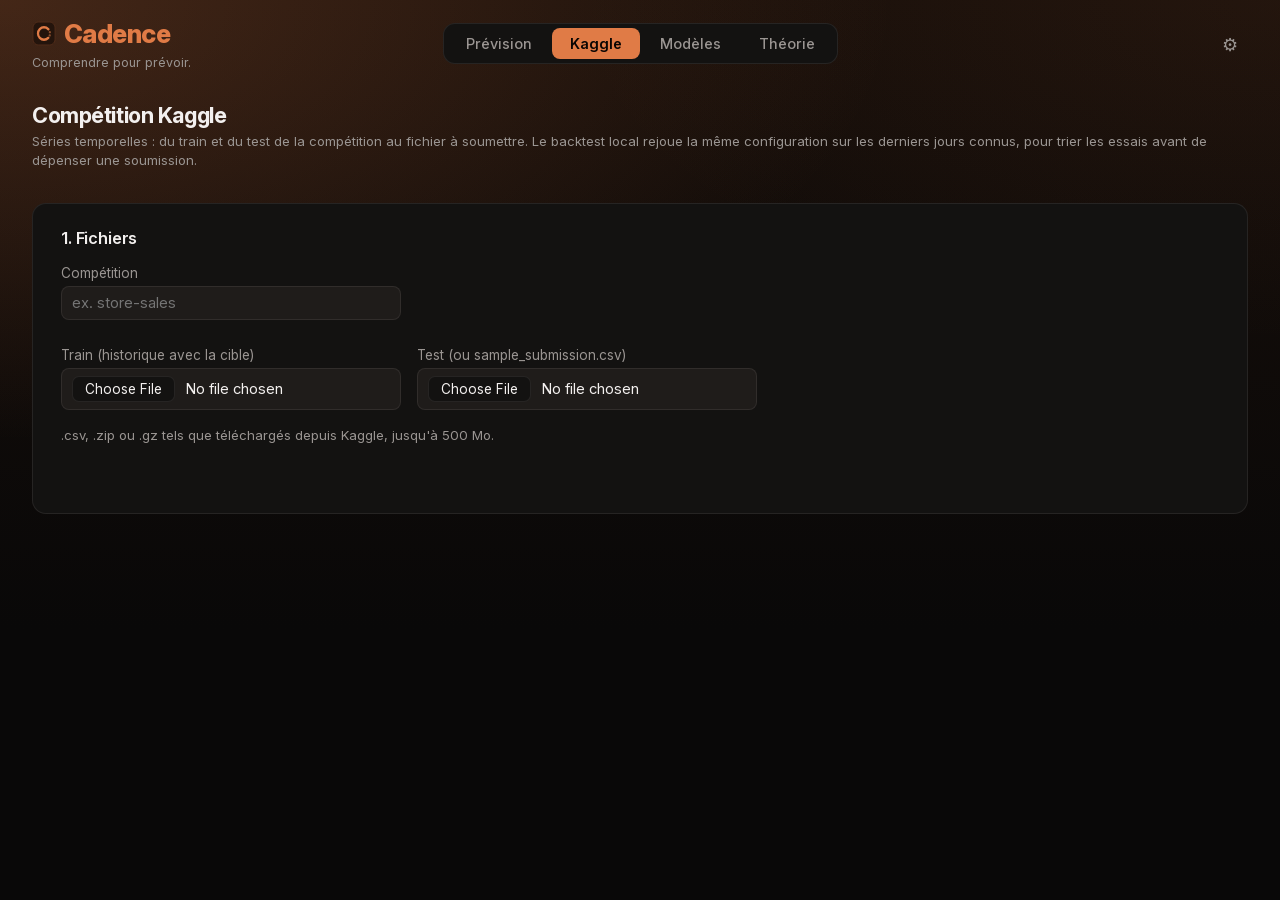
==== commit 00b496a1: "Favicon et logo de Cadence : un C qui se referme en pointillés (#12) Choisi par l'utilisateur parmi " ====
--- a/src/static/kaggle.html
+++ b/src/static/kaggle.html
@@ -4,13 +4,14 @@
   <meta charset="utf-8" />
   <meta name="viewport" content="width=device-width, initial-scale=1" />
   <title>Cadence — Kaggle</title>
+  <link rel="icon" type="image/svg+xml" href="favicon.svg" />
   <link rel="stylesheet" href="style.css" />
   <link rel="preload" href="vendor/inter/InterVariable.woff2" as="font" type="font/woff2" crossorigin />
 </head>
 <body>
   <header>
     <div class="header-title">
-      <h1><a href="index.html">Cadence</a></h1>
+      <h1><a href="index.html"><img class="logo" src="favicon.svg" width="40" height="40" alt="">Cadence</a></h1>
       <p class="tagline">Comprendre pour prévoir.</p>
     </div>
     <nav class="page-nav" aria-label="Pages">
--- a/src/static/style.css
+++ b/src/static/style.css
@@ -415,7 +415,11 @@
   color: var(--accent);
 }
 
-header h1 a { color: inherit; text-decoration: none; }
+header h1 a { color: inherit; text-decoration: none; display: inline-flex; align-items: center; gap: 0.3em; }
+.auth-card h1 { display: flex; align-items: center; gap: 0.3em; }
+/* Logo (le favicon) devant le titre : en em, il suit la taille du titre sur téléphone. */
+header h1 .logo,
+.auth-card h1 .logo { width: 0.95em; height: 0.95em; flex: none; }
 
 header .tagline {
   margin: 3px 0 0;
